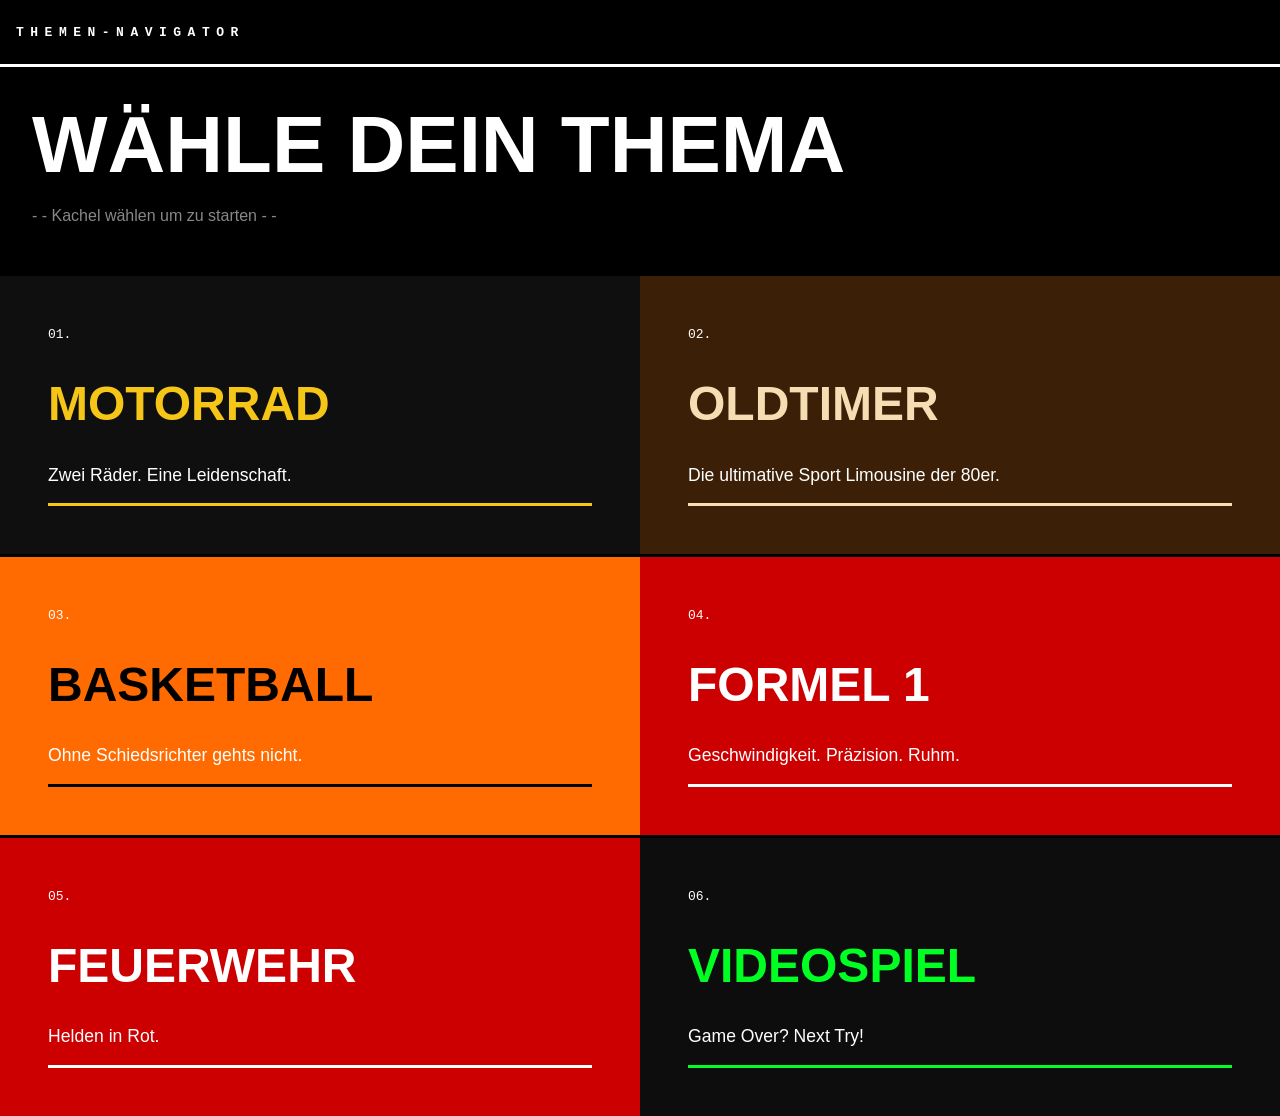
==== index.html @ 1eb36a70 "feat: new group page" ====
<!DOCTYPE html PUBLIC "-//W3C//DTD XHTML 1.0 Strict//EN" "http://www.w3.org/TR/xhtml1/DTD/xhtml1-strict.dtd">
<html xmlns="http://www.w3.org/1999/xhtml" xml:lang="de" lang="de">

<head>
    <meta http-equiv="Content-Type" content="text/html; charset=UTF-8" />
    <meta name="description" content="Navigiert zu den Einzelleistungen der Gruppe 5" />
    <title>Themen Navigator</title>
    <link rel="shortcut icon" href="./favicon.ico" type="image/x-icon" />
    <link href="./style.css" rel="stylesheet" type="text/css" />
</head>

<body>
    <div id="top">
        <h1>Themen-Navigator</h1>
    </div>
    <div id="header-section">
        <h2>Wähle dein Thema</h2>
        <p>- - Kachel wählen um zu starten - -</p>
    </div>

    <div id="main">
        <ul>
            <li class="row">
                <div class="card" id="motorrad">
                    <span>01.</span>
                    <h3>Motorrad</h3>
                    <p>Zwei Räder. Eine Leidenschaft.</p>
                    <hr />
                    <a href="./Tabea/index.html" class="card-link"></a>
                </div>
                <div class="card" id="oldtimer">
                    <span>02.</span>
                    <h3>Oldtimer</h3>
                    <p>Die ultimative Sport Limousine der 80er.</p>
                    <hr />
                    <a href="./Jannis/index.html" class="card-link"></a>
                </div>
            </li>
            <li class="row">
                <div class="card" id="basketball">
                    <span>03.</span>
                    <h3>Basketball</h3>
                    <p>Ohne Schiedsrichter gehts nicht.</p>
                    <hr />
                    <a href="./Leon/index.html" class="card-link"></a>
                </div>
                <div class="card" id="formel">
                    <span>04.</span>
                    <h3>Formel 1</h3>
                    <p>Geschwindigkeit. Präzision. Ruhm.</p>
                    <hr />
                    <a href="./Palash/index.html" class="card-link"></a>
                </div>
            </li>
            <li class="row">
                <div class="card" id="feuerwehr">
                    <span>05.</span>
                    <h3>Feuerwehr</h3>
                    <p>Helden in Rot.</p>
                    <hr />
                    <a href="./Simon/index.html" class="card-link"></a>
                </div>
                <div class="card" id="videospiel">
                    <span>06.</span>
                    <h3>Videospiel</h3>
                    <p>Game Over? Next Try!</p>
                    <hr />
                    <a href="./Tabea/index.html" class="card-link"></a>
                </div>
            </li>
        </ul>
    </div>
</body>

</html>
---- style.css ----
body {
    background-color: #000000;
    margin: 0;
    padding: 0;
}

#top {
    width: 100%;
}

a {
    text-decoration: none;
}

h1 {
    font-family: monospace;
    color: #ffffff;
    letter-spacing: 0.5em;
    font-size: 1em;
    text-transform: uppercase;
}

h2, h3 {
    font-family: sans-serif;
    text-transform: uppercase;

}

h2 {
    color: #ffffff;
    font-size: 5em;
}

#top {
    width: 100%;
    padding: 1em;
    border-bottom: 3px solid #ffffff;
}

#header-section {
    padding: 2em;
    max-width: 1500px;
    margin: 0 auto;
}

#header-section > h2 {
    margin: 0;
    padding: 0;
}

#header-section > p {
    color: #888888;
    font-family: sans-serif;
}

#main {
    max-width: 1500px;
    margin: 0 auto;
}

#main > ul {
    display: table;
    width: 100%;
    border-collapse: collapse;
    margin: 0;
    padding: 0;
    list-style: none;
}

#main > ul > li.row {
    display: table-row;
}


.card {
    display: table-cell;
    width: 50%;
    vertical-align: top;
    padding: 3em;
    border-top: 3px solid #000000;
    cursor: pointer;
    text-decoration: none;
    position: relative; 
}

.card > h3 {
    font-size: 3em;
    font-weight: 800;
    margin: 0.7em 0;
}

.card > span {
    font-family: monospace;
    color: #ffffff;
}

.card > p {
    font-family: sans-serif;
    color: #ffffff;
    font-size: 1.1em;
}

.card > hr {
    height: 3px; 
    font-size: 0;
    border: 0;
}

.card-link {
    position: absolute;
    inset: 0; 
}

#motorrad {
    background-color: #0f0f0f;
}

#motorrad > h3{
    color: #f5c518;
}

#motorrad > hr {
    background: #f5c518;
}

#motorrad:hover {
    border-top: 3px solid #f5c518;
}


#oldtimer {
    background-color: #3b2007;
}

#oldtimer > h3 {
    color: #f5deb3;
}
 
#oldtimer > hr {
    background: #f5deb3;;
}

#oldtimer:hover {
    border-top: 3px solid #f5deb3;
}


#basketball {
    background-color: #ff6b00;
}

#basketball > h3 {
    color: #000000;
}

#basketball > hr {
    background: #000000;;
}

#basketball:hover {
    border-top: 3px solid #ffffff;
}


#formel {
    background-color: #cc0000;
}

#formel > h3 {
    color: #ffffff;
}

#formel > hr {
    background: #ffffff;
}

#formel:hover {
    border-top: 3px solid #ffffff;
}


#feuerwehr {
    background-color: #cc0000;
}

#feuerwehr  > h3 {
    color: #ffffff;
}

#feuerwehr  > hr {
    background: #ffffff;
}

#feuerwehr:hover {
    border-top: 3px solid #ffffff;
}


#videospiel {
    background-color: #0d0d0d;
}

#videospiel > h3 {
    color: #00ff22;
}

#videospiel > hr {
    background: #00ff22;
}

#videospiel:hover {
    border-top: 3px solid #00ff22;
}
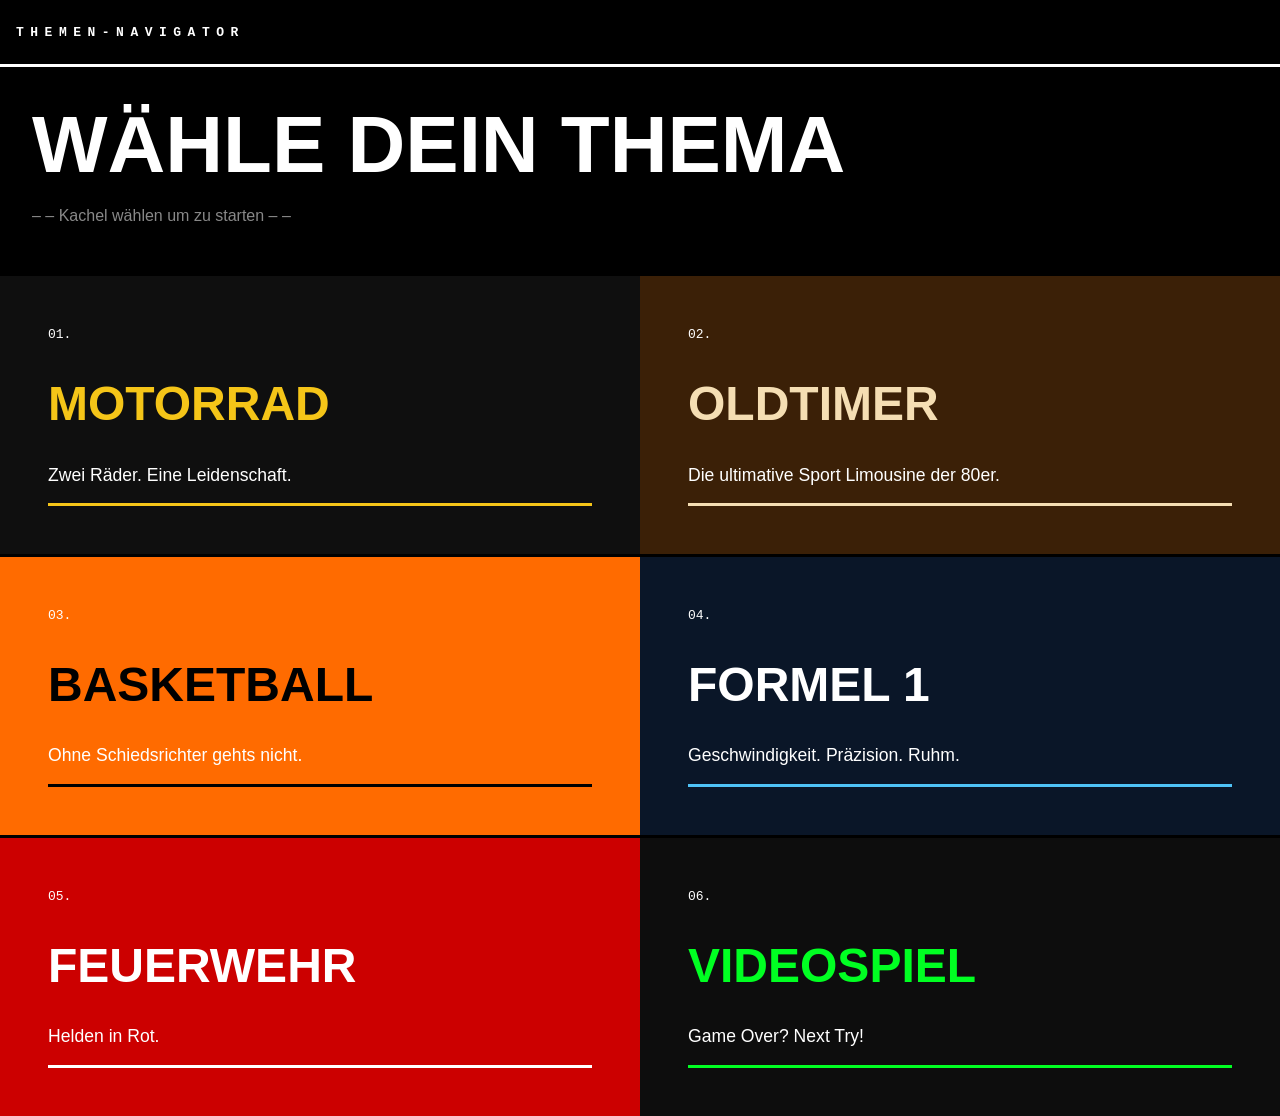
==== commit 43d12034: "fix: make palash blue" ====
--- a/index.html
+++ b/index.html
@@ -15,7 +15,7 @@
     </div>
     <div id="header-section">
         <h2>Wähle dein Thema</h2>
-        <p>- - Kachel wählen um zu starten - -</p>
+        <p>&#8211; &#8211; Kachel wählen um zu starten &#8211; &#8211;</p>
     </div>
 
     <div id="main">
@@ -65,7 +65,7 @@
                     <h3>Videospiel</h3>
                     <p>Game Over? Next Try!</p>
                     <hr />
-                    <a href="./Tabea/index.html" class="card-link"></a>
+                    <a href="./Julian/index.html" class="card-link"></a>
                 </div>
             </li>
         </ul>
--- a/style.css
+++ b/style.css
@@ -163,7 +163,7 @@
 
 
 #formel {
-    background-color: #cc0000;
+    background-color: #0a1628;
 }
 
 #formel > h3 {
@@ -171,11 +171,11 @@
 }
 
 #formel > hr {
-    background: #ffffff;
+    background: #4fc3f7;
 }
 
 #formel:hover {
-    border-top: 3px solid #ffffff;
+    border-top: 3px solid #4fc3f7;
 }
 
 
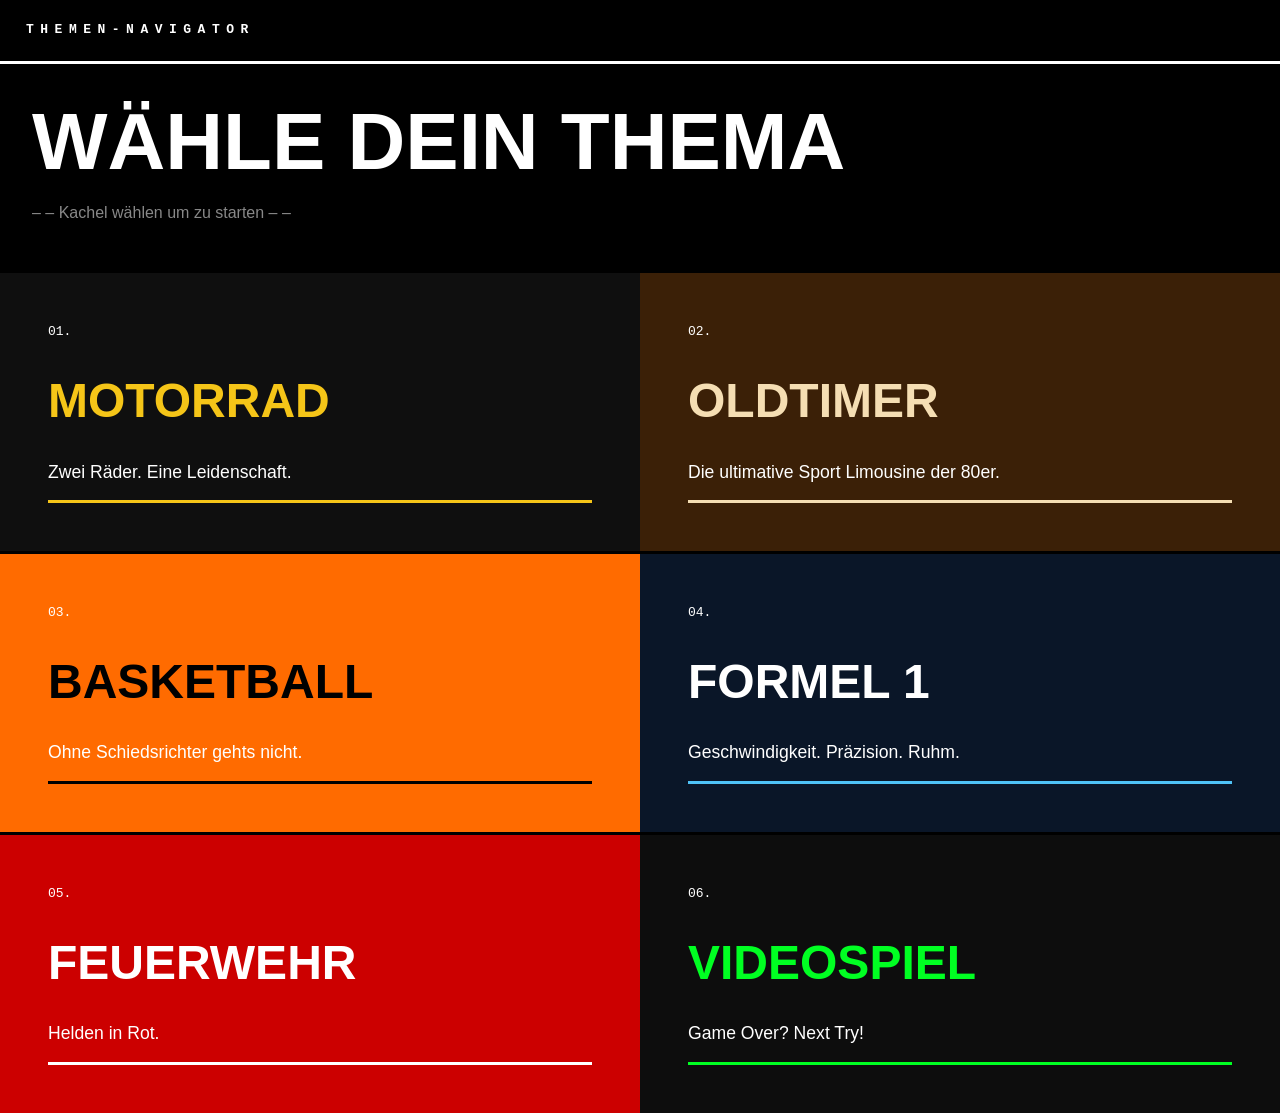
==== commit 734cadbc: "fix: make css 2.1 conform" ====
--- a/index.html
+++ b/index.html
@@ -12,6 +12,7 @@
 <body>
     <div id="top">
         <h1>Themen-Navigator</h1>
+        <hr />
     </div>
     <div id="header-section">
         <h2>Wähle dein Thema</h2>
--- a/style.css
+++ b/style.css
@@ -4,10 +4,6 @@
     padding: 0;
 }
 
-#top {
-    width: 100%;
-}
-
 a {
     text-decoration: none;
 }
@@ -18,12 +14,12 @@
     letter-spacing: 0.5em;
     font-size: 1em;
     text-transform: uppercase;
+    padding: 1em 2em;
 }
 
 h2, h3 {
     font-family: sans-serif;
     text-transform: uppercase;
-
 }
 
 h2 {
@@ -31,9 +27,13 @@
     font-size: 5em;
 }
 
-#top {
-    width: 100%;
-    padding: 1em;
+hr {
+    height: 3px; 
+    font-size: 0;
+    border: 0;
+}
+
+#top > hr {
     border-bottom: 3px solid #ffffff;
 }
 
@@ -100,15 +100,12 @@
     font-size: 1.1em;
 }
 
-.card > hr {
-    height: 3px; 
-    font-size: 0;
-    border: 0;
-}
-
 .card-link {
     position: absolute;
-    inset: 0; 
+    top: 0;
+    left: 0;
+    width: 100%;
+    height: 100%;
 }
 
 #motorrad {
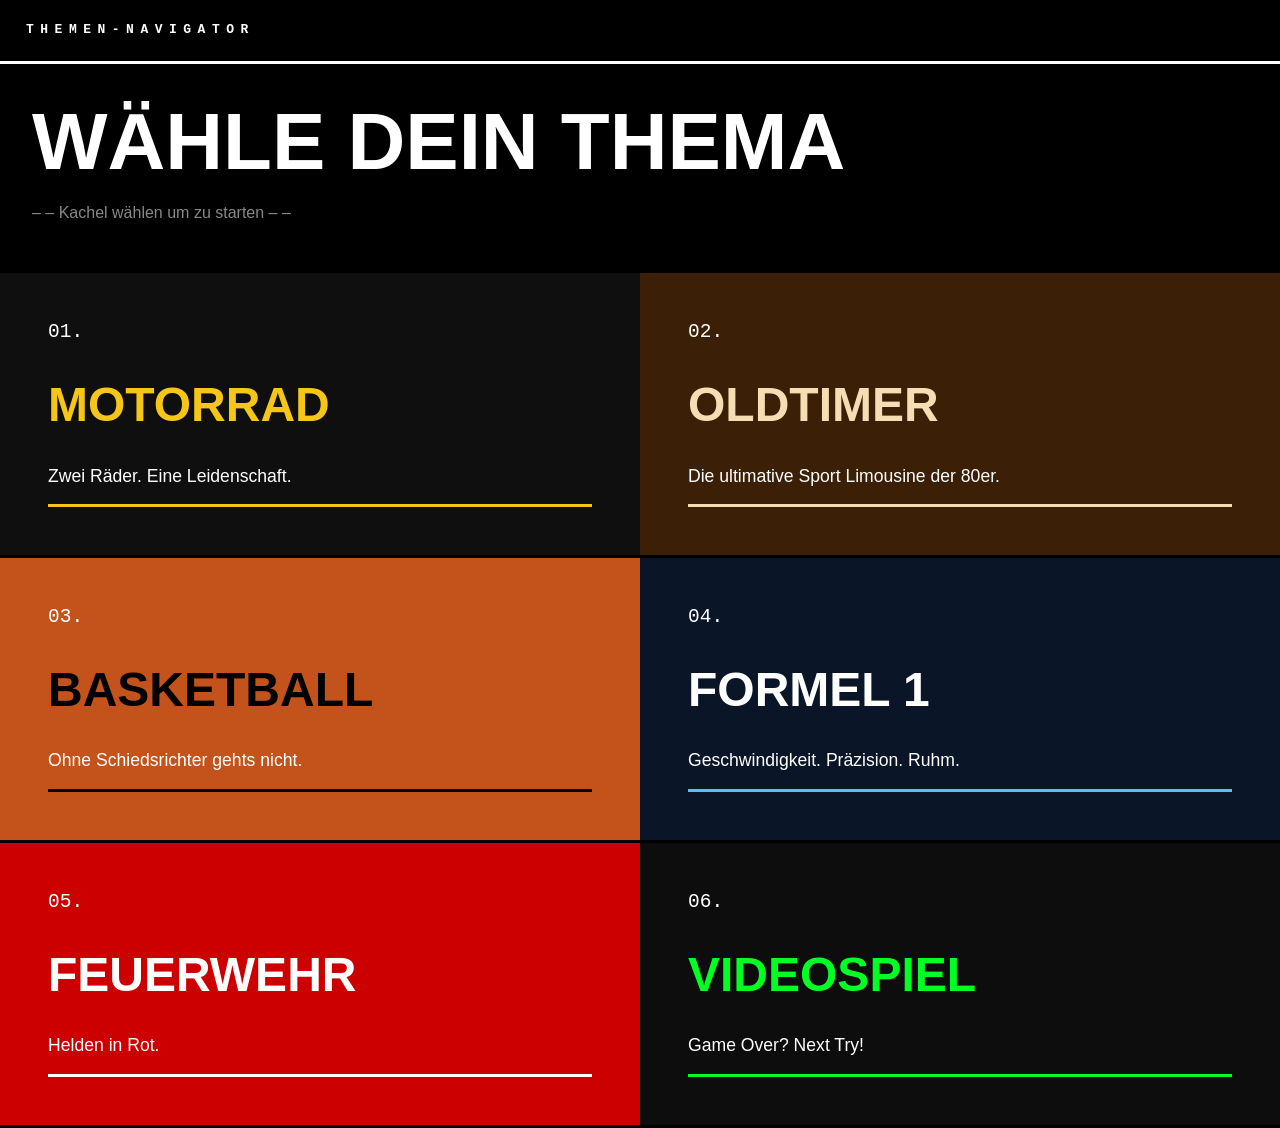
==== commit f67aea34: "update gruppenseite" ====
--- a/index.html
+++ b/index.html
@@ -3,10 +3,12 @@
 
 <head>
     <meta http-equiv="Content-Type" content="text/html; charset=UTF-8" />
-    <meta name="description" content="Navigiert zu den Einzelleistungen der Gruppe 5" />
-    <title>Themen Navigator</title>
+    <meta name="description" content="Gruppenseite mit Navigationselementen zu den Einzelleistungen der Gruppe 5" />
+    <meta name="keywords" content="Gruppenseite, XHTML, CSS2.1, Kress" >
+    <meta name="author" content="Gruppe 5" >
     <link rel="shortcut icon" href="./favicon.ico" type="image/x-icon" />
     <link href="./style.css" rel="stylesheet" type="text/css" />
+    <title>Themen Navigator</title>
 </head>
 
 <body>
--- a/style.css
+++ b/style.css
@@ -90,6 +90,7 @@
 }
 
 .card > span {
+    font-size: 1.5em;
     font-family: monospace;
     color: #ffffff;
 }
@@ -143,7 +144,7 @@
 
 
 #basketball {
-    background-color: #ff6b00;
+    background-color: #c3531b;
 }
 
 #basketball > h3 {
